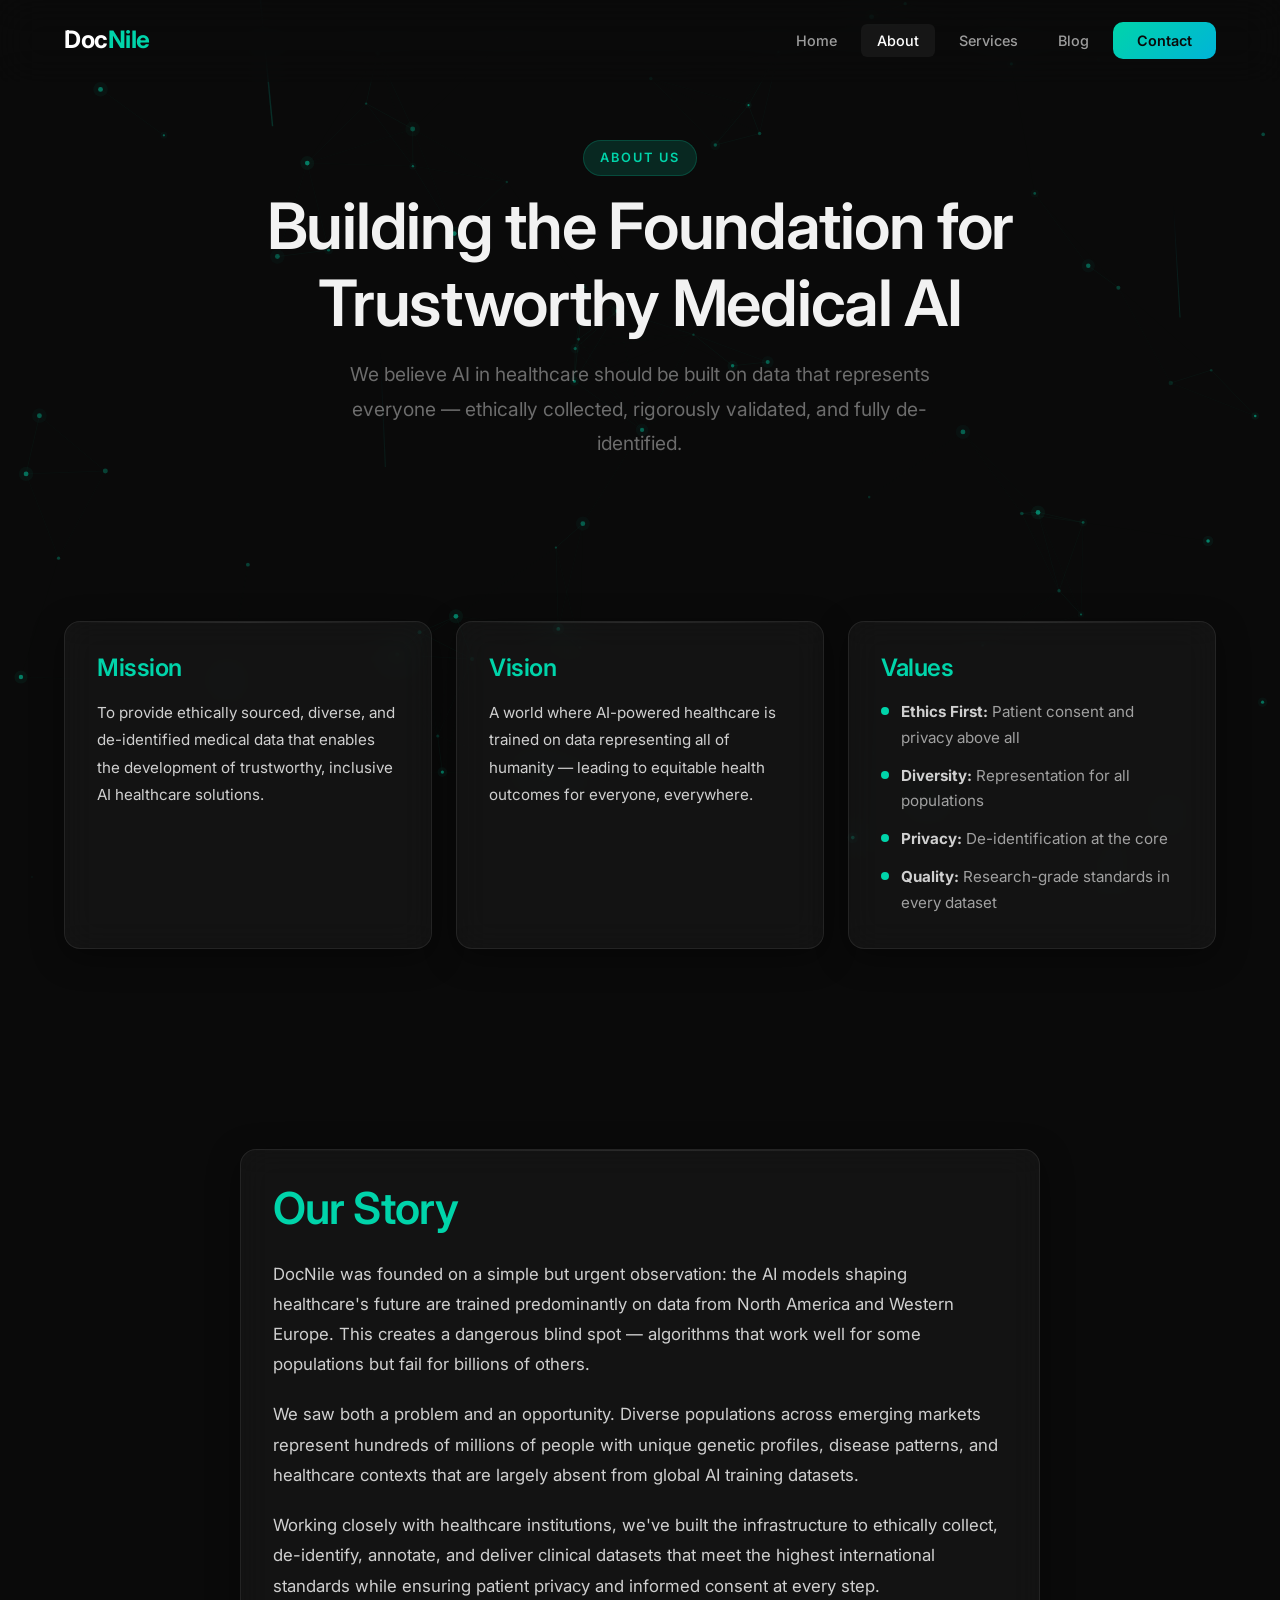
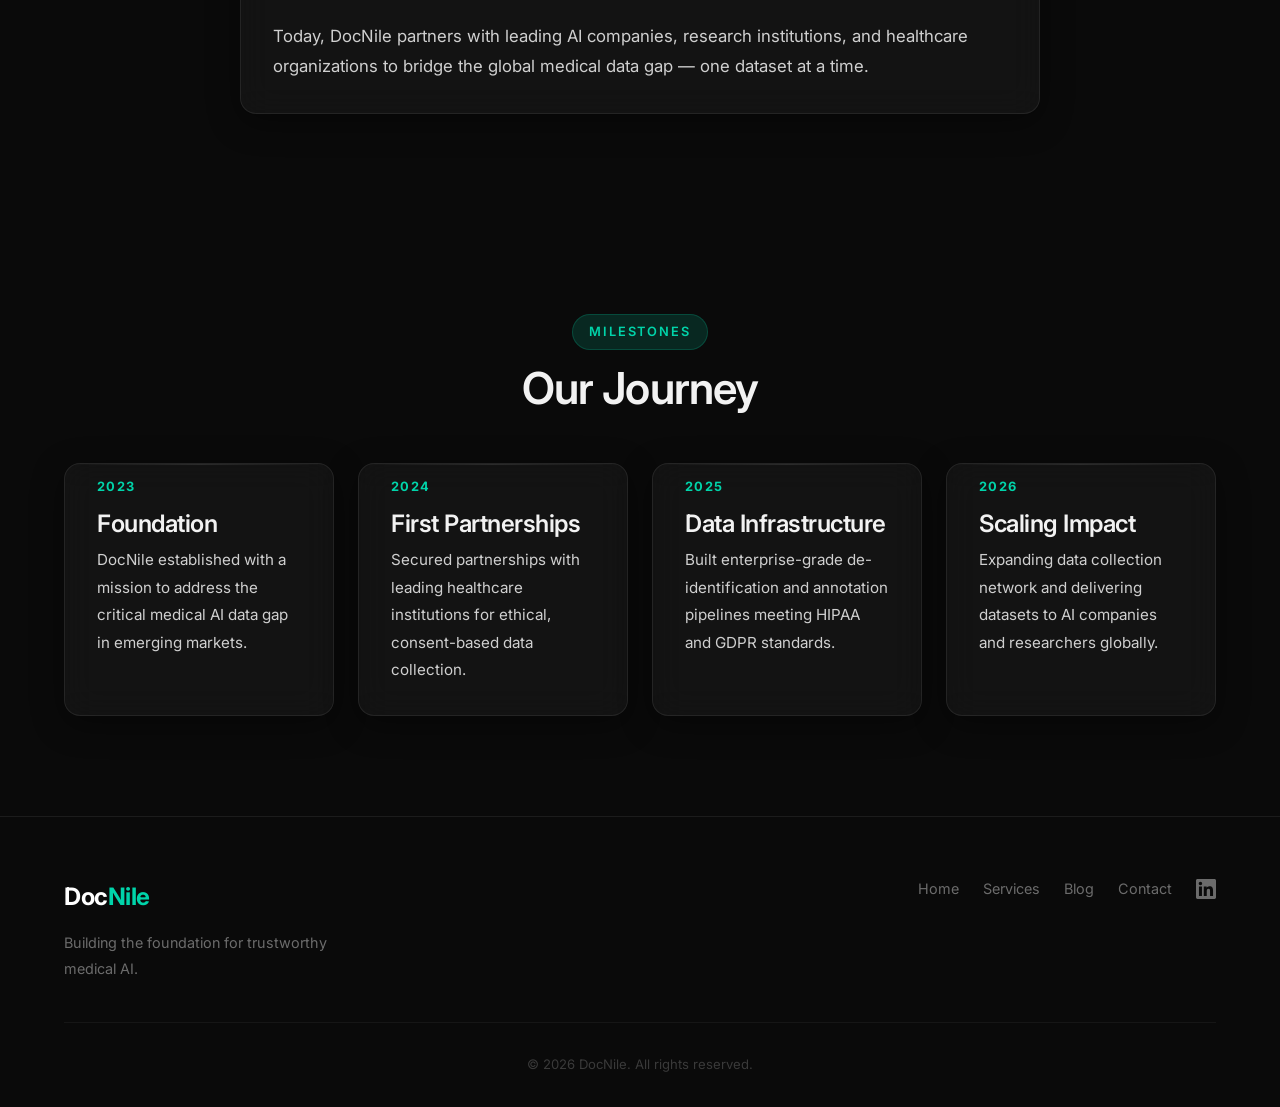
==== about.html @ c928e33b "first commit" ====
<!DOCTYPE html>
<html lang="en">

<head>
    <meta charset="UTF-8">
    <meta name="viewport" content="width=device-width, initial-scale=1.0">
    <meta name="description"
        content="About DocNile — Our mission to build the foundation for trustworthy medical AI through ethically sourced, diverse datasets.">
    <title>About | DocNile</title>
    <link rel="preconnect" href="https://fonts.googleapis.com">
    <link rel="preconnect" href="https://fonts.gstatic.com" crossorigin>
    <link href="https://fonts.googleapis.com/css2?family=Inter:wght@300;400;500;600;700&display=swap" rel="stylesheet">
    <link rel="stylesheet" href="css/styles.css">
</head>

<body>
    <canvas id="particle-canvas"></canvas>

    <!-- Navigation -->
    <nav class="navbar">
        <div class="nav-container">
            <a href="index.html" class="logo">Doc<span>Nile</span></a>
            <button class="nav-toggle" aria-label="Toggle navigation">
                <span></span>
                <span></span>
                <span></span>
            </button>
            <ul class="nav-links">
                <li><a href="index.html">Home</a></li>
                <li><a href="about.html" class="active">About</a></li>
                <li><a href="services.html">Services</a></li>
                <li><a href="blog.html">Blog</a></li>
                <li><a href="contact.html" class="nav-cta">Contact</a></li>
            </ul>
        </div>
    </nav>

    <!-- Hero -->
    <section class="page-hero">
        <div class="container">
            <span class="section-label">About Us</span>
            <h1>Building the Foundation for<br>Trustworthy Medical AI</h1>
            <p class="page-subtitle">We believe AI in healthcare should be built on data that represents everyone —
                ethically collected, rigorously validated, and fully de-identified.</p>
        </div>
    </section>

    <!-- Mission, Vision, Values -->
    <section class="section">
        <div class="container">
            <div class="mvv-grid">
                <div class="glass-card mvv-card reveal">
                    <h2>Mission</h2>
                    <p>To provide ethically sourced, diverse, and de-identified medical data that enables the
                        development of trustworthy, inclusive AI healthcare solutions.</p>
                </div>
                <div class="glass-card mvv-card reveal reveal-delay-1">
                    <h2>Vision</h2>
                    <p>A world where AI-powered healthcare is trained on data representing all of humanity — leading to
                        equitable health outcomes for everyone, everywhere.</p>
                </div>
                <div class="glass-card mvv-card reveal reveal-delay-2">
                    <h2>Values</h2>
                    <ul class="values-list">
                        <li><strong>Ethics First:</strong> Patient consent and privacy above all</li>
                        <li><strong>Diversity:</strong> Representation for all populations</li>
                        <li><strong>Privacy:</strong> De-identification at the core</li>
                        <li><strong>Quality:</strong> Research-grade standards in every dataset</li>
                    </ul>
                </div>
            </div>
        </div>
    </section>

    <!-- Our Story -->
    <section class="section">
        <div class="container">
            <div class="story-content glass-card reveal">
                <h2>Our Story</h2>
                <div class="story-text">
                    <p>DocNile was founded on a simple but urgent observation: the AI models shaping healthcare's future
                        are trained predominantly on data from North America and Western Europe. This creates a
                        dangerous blind spot — algorithms that work well for some populations but fail for billions of
                        others.</p>

                    <p>We saw both a problem and an opportunity. Diverse populations across emerging markets represent
                        hundreds of millions of people with unique genetic profiles, disease patterns, and healthcare
                        contexts that are largely absent from global AI training datasets.</p>

                    <p>Working closely with healthcare institutions, we've built the infrastructure to ethically
                        collect, de-identify, annotate, and deliver clinical datasets that meet the highest
                        international standards while ensuring patient privacy and informed consent at every step.</p>

                    <p>Today, DocNile partners with leading AI companies, research institutions, and healthcare
                        organizations to bridge the global medical data gap — one dataset at a time.</p>
                </div>
            </div>
        </div>
    </section>

    <!-- Timeline -->
    <section class="section">
        <div class="container">
            <div class="text-center">
                <span class="section-label reveal">Milestones</span>
                <h2 class="section-title reveal">Our Journey</h2>
            </div>
            <div class="timeline" style="margin-top: 48px;">
                <div class="timeline-item glass-card reveal reveal-delay-1">
                    <span class="timeline-year">2023</span>
                    <h3>Foundation</h3>
                    <p>DocNile established with a mission to address the critical medical AI data gap in emerging
                        markets.</p>
                </div>
                <div class="timeline-item glass-card reveal reveal-delay-2">
                    <span class="timeline-year">2024</span>
                    <h3>First Partnerships</h3>
                    <p>Secured partnerships with leading healthcare institutions for ethical, consent-based data
                        collection.</p>
                </div>
                <div class="timeline-item glass-card reveal reveal-delay-3">
                    <span class="timeline-year">2025</span>
                    <h3>Data Infrastructure</h3>
                    <p>Built enterprise-grade de-identification and annotation pipelines meeting HIPAA and GDPR
                        standards.</p>
                </div>
                <div class="timeline-item glass-card reveal reveal-delay-4">
                    <span class="timeline-year">2026</span>
                    <h3>Scaling Impact</h3>
                    <p>Expanding data collection network and delivering datasets to AI companies and researchers
                        globally.</p>
                </div>
            </div>
        </div>
    </section>

    <!-- Footer -->
    <footer class="footer">
        <div class="container">
            <div class="footer-content">
                <div class="footer-brand">
                    <span class="logo">Doc<span>Nile</span></span>
                    <p>Building the foundation for trustworthy medical AI.</p>
                </div>
                <div class="footer-links">
                    <a href="index.html">Home</a>
                    <a href="services.html">Services</a>
                    <a href="blog.html">Blog</a>
                    <a href="contact.html">Contact</a>
                    <a href="https://linkedin.com/company/docnile" target="_blank" rel="noopener" aria-label="LinkedIn">
                        <svg width="20" height="20" viewBox="0 0 24 24" fill="currentColor">
                            <path
                                d="M20.447 20.452h-3.554v-5.569c0-1.328-.027-3.037-1.852-3.037-1.853 0-2.136 1.445-2.136 2.939v5.667H9.351V9h3.414v1.561h.046c.477-.9 1.637-1.85 3.37-1.85 3.601 0 4.267 2.37 4.267 5.455v6.286zM5.337 7.433c-1.144 0-2.063-.926-2.063-2.065 0-1.138.92-2.063 2.063-2.063 1.14 0 2.064.925 2.064 2.063 0 1.139-.925 2.065-2.064 2.065zm1.782 13.019H3.555V9h3.564v11.452zM22.225 0H1.771C.792 0 0 .774 0 1.729v20.542C0 23.227.792 24 1.771 24h20.451C23.2 24 24 23.227 24 22.271V1.729C24 .774 23.2 0 22.222 0h.003z" />
                        </svg>
                    </a>
                </div>
            </div>
            <div class="footer-bottom">
                <p>&copy; 2026 DocNile. All rights reserved.</p>
            </div>
        </div>
    </footer>

    <script src="js/particles.js"></script>
    <script src="js/main.js"></script>
</body>

</html>
---- css/styles.css ----
/* ===================================
   DocNile - Premium Black Theme
   Glassmorphism + Particle Network
   =================================== */

/* CSS Variables */
:root {
    --bg-primary: #0a0a0a;
    --bg-secondary: #111111;
    --bg-tertiary: #1a1a1a;
    --accent: #00d4aa;
    --accent-dim: rgba(0, 212, 170, 0.15);
    --accent-glow: rgba(0, 212, 170, 0.4);
    --secondary: #7c3aed;
    --secondary-dim: rgba(124, 58, 237, 0.15);
    --white: #ffffff;
    --white-95: rgba(255, 255, 255, 0.95);
    --white-80: rgba(255, 255, 255, 0.8);
    --white-60: rgba(255, 255, 255, 0.6);
    --white-40: rgba(255, 255, 255, 0.4);
    --white-20: rgba(255, 255, 255, 0.2);
    --white-15: rgba(255, 255, 255, 0.15);
    --white-10: rgba(255, 255, 255, 0.1);
    --white-05: rgba(255, 255, 255, 0.05);
    --glass-bg: rgba(255, 255, 255, 0.04);
    --glass-border: rgba(255, 255, 255, 0.08);
    --glass-hover: rgba(255, 255, 255, 0.08);
    --gradient-accent: linear-gradient(135deg, #00d4aa, #00b4d8);
    --gradient-hero: linear-gradient(135deg, #00d4aa, #7c3aed);
    --gradient-dark: linear-gradient(180deg, #0a0a0a 0%, #111111 100%);
    --shadow-glass: 0 8px 32px rgba(0, 0, 0, 0.4);
    --shadow-hover: 0 16px 48px rgba(0, 0, 0, 0.6), 0 0 24px rgba(0, 212, 170, 0.08);
    --shadow-glow: 0 0 30px rgba(0, 212, 170, 0.15);
    --font-family: 'Inter', -apple-system, BlinkMacSystemFont, 'Segoe UI', sans-serif;
    --border-radius: 16px;
    --border-radius-sm: 10px;
    --border-radius-xs: 6px;
    --transition: all 0.3s cubic-bezier(0.4, 0, 0.2, 1);
    --transition-slow: all 0.6s cubic-bezier(0.4, 0, 0.2, 1);
}

/* Reset */
*, *::before, *::after {
    margin: 0;
    padding: 0;
    box-sizing: border-box;
}

html {
    scroll-behavior: smooth;
    -webkit-font-smoothing: antialiased;
    -moz-osx-font-smoothing: grayscale;
}

body {
    font-family: var(--font-family);
    background: var(--bg-primary);
    color: var(--white-80);
    line-height: 1.7;
    min-height: 100vh;
    overflow-x: hidden;
}

/* Particle Canvas */
#particle-canvas {
    position: fixed;
    top: 0;
    left: 0;
    width: 100%;
    height: 100%;
    z-index: 0;
    pointer-events: none;
}

/* Typography */
h1, h2, h3, h4, h5, h6 {
    font-weight: 600;
    line-height: 1.2;
    letter-spacing: -0.02em;
    color: var(--white-95);
}

h1 { font-size: clamp(2.5rem, 5vw, 4rem); }
h2 { font-size: clamp(1.75rem, 3.5vw, 2.75rem); }
h3 { font-size: clamp(1.125rem, 2vw, 1.5rem); }

p {
    color: var(--white-60);
    line-height: 1.8;
    font-size: 1.05rem;
}

a {
    color: var(--accent);
    text-decoration: none;
    transition: var(--transition);
}

a:hover {
    color: #33e0be;
}

img { max-width: 100%; display: block; }

ul { list-style: none; }

/* ===================================
   Layout
   =================================== */
.container {
    max-width: 1200px;
    margin: 0 auto;
    padding: 0 24px;
    position: relative;
    z-index: 1;
}

.section {
    padding: 100px 0;
    position: relative;
}

.section-label {
    display: inline-block;
    font-size: 0.8rem;
    font-weight: 600;
    text-transform: uppercase;
    letter-spacing: 0.15em;
    color: var(--accent);
    margin-bottom: 12px;
    padding: 6px 16px;
    background: var(--accent-dim);
    border-radius: 20px;
    border: 1px solid rgba(0, 212, 170, 0.2);
}

.section-title {
    text-align: center;
    margin-bottom: 16px;
}

.section-subtitle {
    text-align: center;
    max-width: 640px;
    margin: 0 auto 60px;
    color: var(--white-40);
    font-size: 1.1rem;
}

.text-center { text-align: center; }

/* ===================================
   Navbar
   =================================== */
.navbar {
    position: fixed;
    top: 0;
    left: 0;
    right: 0;
    z-index: 1000;
    padding: 20px 0;
    background: rgba(10, 10, 10, 0.4);
    backdrop-filter: blur(20px);
    -webkit-backdrop-filter: blur(20px);
    border-bottom: 1px solid transparent;
    transition: var(--transition);
}

.navbar.scrolled {
    padding: 14px 0;
    background: rgba(10, 10, 10, 0.92);
    border-bottom: 1px solid var(--glass-border);
}

.nav-container {
    max-width: 1200px;
    margin: 0 auto;
    padding: 0 24px;
    display: flex;
    align-items: center;
    justify-content: space-between;
}

.logo {
    font-size: 1.5rem;
    font-weight: 700;
    color: var(--white) !important;
    letter-spacing: -0.02em;
}

.logo span {
    color: var(--accent);
}

.nav-links {
    display: flex;
    list-style: none;
    gap: 8px;
    align-items: center;
}

.nav-links a {
    font-size: 0.9rem;
    font-weight: 500;
    color: var(--white-60);
    padding: 8px 16px;
    border-radius: var(--border-radius-xs);
    position: relative;
    transition: var(--transition);
}

.nav-links a:hover,
.nav-links a.active {
    color: var(--white);
    background: var(--white-05);
}

.nav-cta {
    background: var(--gradient-accent) !important;
    color: var(--bg-primary) !important;
    font-weight: 600 !important;
    padding: 10px 24px !important;
    border-radius: var(--border-radius-sm) !important;
}

.nav-cta:hover {
    box-shadow: var(--shadow-glow);
    transform: translateY(-1px);
}

/* Hamburger */
.nav-toggle {
    display: none;
    flex-direction: column;
    gap: 5px;
    background: none;
    border: none;
    cursor: pointer;
    padding: 4px;
    z-index: 1001;
}

.nav-toggle span {
    width: 24px;
    height: 2px;
    background: var(--white-80);
    border-radius: 2px;
    transition: var(--transition);
}

.nav-toggle.active span:nth-child(1) {
    transform: rotate(45deg) translate(5px, 5px);
}

.nav-toggle.active span:nth-child(2) {
    opacity: 0;
}

.nav-toggle.active span:nth-child(3) {
    transform: rotate(-45deg) translate(5px, -5px);
}

/* ===================================
   Hero Section
   =================================== */
.hero {
    min-height: 100vh;
    display: flex;
    align-items: center;
    justify-content: center;
    text-align: center;
    padding: 120px 0 80px;
    position: relative;
}

.hero-content {
    position: relative;
    z-index: 1;
    max-width: 800px;
    margin: 0 auto;
}

.hero-badge {
    display: inline-flex;
    align-items: center;
    gap: 8px;
    font-size: 0.8rem;
    font-weight: 500;
    color: var(--accent);
    padding: 8px 20px;
    background: var(--accent-dim);
    border: 1px solid rgba(0, 212, 170, 0.2);
    border-radius: 24px;
    margin-bottom: 32px;
    animation: fadeInDown 0.8s ease;
}

.hero-badge::before {
    content: '';
    width: 6px;
    height: 6px;
    background: var(--accent);
    border-radius: 50%;
    animation: pulse-dot 2s ease-in-out infinite;
}

.hero-tagline {
    font-size: clamp(2.5rem, 6vw, 4.5rem);
    font-weight: 700;
    line-height: 1.1;
    margin-bottom: 24px;
    animation: fadeInUp 0.8s ease 0.2s both;
}

.hero-tagline .gradient-text {
    background: var(--gradient-hero);
    -webkit-background-clip: text;
    -webkit-text-fill-color: transparent;
    background-clip: text;
}

.hero-description {
    font-size: 1.2rem;
    color: var(--white-50);
    max-width: 600px;
    margin: 0 auto 40px;
    animation: fadeInUp 0.8s ease 0.4s both;
}

.hero-ctas {
    display: flex;
    gap: 16px;
    justify-content: center;
    flex-wrap: wrap;
    animation: fadeInUp 0.8s ease 0.6s both;
}

.hero-stats {
    display: flex;
    gap: 48px;
    justify-content: center;
    margin-top: 64px;
    animation: fadeInUp 0.8s ease 0.8s both;
}

.stat-item {
    text-align: center;
}

.stat-number {
    font-size: 2rem;
    font-weight: 700;
    color: var(--accent);
    display: block;
    line-height: 1;
    margin-bottom: 4px;
}

.stat-label {
    font-size: 0.8rem;
    color: var(--white-40);
    text-transform: uppercase;
    letter-spacing: 0.08em;
}

/* ===================================
   Buttons
   =================================== */
.btn {
    display: inline-flex;
    align-items: center;
    justify-content: center;
    gap: 8px;
    padding: 14px 32px;
    font-size: 0.95rem;
    font-weight: 600;
    border-radius: var(--border-radius-sm);
    transition: var(--transition);
    cursor: pointer;
    border: none;
    font-family: var(--font-family);
    text-decoration: none;
    position: relative;
    overflow: hidden;
}

.btn-primary {
    background: var(--gradient-accent);
    color: var(--bg-primary);
    box-shadow: 0 4px 15px rgba(0, 212, 170, 0.2);
}

.btn-primary:hover {
    transform: translateY(-2px);
    box-shadow: 0 8px 30px rgba(0, 212, 170, 0.35);
    color: var(--bg-primary);
}

.btn-secondary {
    background: transparent;
    color: var(--white-80);
    border: 1px solid var(--white-15);
}

.btn-secondary:hover {
    background: var(--white-05);
    border-color: var(--white-30);
    color: var(--white);
    transform: translateY(-2px);
}

.btn-full {
    width: 100%;
}

.btn svg {
    width: 18px;
    height: 18px;
}

/* ===================================
   Glass Cards
   =================================== */
.glass-card {
    background: var(--glass-bg);
    backdrop-filter: blur(16px);
    -webkit-backdrop-filter: blur(16px);
    border-radius: var(--border-radius);
    border: 1px solid var(--glass-border);
    padding: 32px;
    box-shadow: var(--shadow-glass);
    transition: var(--transition);
    position: relative;
    overflow: hidden;
}

.glass-card::before {
    content: '';
    position: absolute;
    top: 0;
    left: 0;
    right: 0;
    height: 1px;
    background: linear-gradient(90deg, transparent, var(--white-10), transparent);
}

.glass-card:hover {
    background: var(--glass-hover);
    transform: translateY(-4px);
    box-shadow: var(--shadow-hover);
    border-color: var(--white-15);
}

.glass-card h3 {
    color: var(--white-95);
    margin-bottom: 12px;
}

.glass-card p {
    color: var(--white-50);
    font-size: 0.95rem;
}

.card-icon {
    width: 52px;
    height: 52px;
    border-radius: 12px;
    display: flex;
    align-items: center;
    justify-content: center;
    font-size: 1.5rem;
    margin-bottom: 20px;
    background: var(--accent-dim);
    border: 1px solid rgba(0, 212, 170, 0.15);
}

/* ===================================
   Grid Layouts
   =================================== */
.grid-2 {
    display: grid;
    grid-template-columns: repeat(2, 1fr);
    gap: 24px;
}

.grid-3 {
    display: grid;
    grid-template-columns: repeat(3, 1fr);
    gap: 24px;
}

.grid-4 {
    display: grid;
    grid-template-columns: repeat(4, 1fr);
    gap: 24px;
}

/* ===================================
   Why DocNile Section
   =================================== */
.why-grid {
    display: grid;
    grid-template-columns: repeat(2, 1fr);
    gap: 24px;
}

.why-card .card-icon {
    transition: var(--transition);
}

.why-card:hover .card-icon {
    box-shadow: 0 0 20px rgba(0, 212, 170, 0.2);
}

/* ===================================
   Services Section
   =================================== */
.services-grid {
    display: grid;
    grid-template-columns: repeat(2, 1fr);
    gap: 24px;
}

.service-card {
    position: relative;
}

.service-card .service-number {
    position: absolute;
    top: 24px;
    right: 24px;
    font-size: 3rem;
    font-weight: 800;
    color: var(--white-05);
    line-height: 1;
}

.service-features {
    list-style: none;
    margin-top: 16px;
    display: flex;
    flex-direction: column;
    gap: 8px;
}

.service-features li {
    font-size: 0.9rem;
    color: var(--white-40);
    padding-left: 20px;
    position: relative;
}

.service-features li::before {
    content: '→';
    position: absolute;
    left: 0;
    color: var(--accent);
    font-size: 0.8rem;
}

/* ===================================
   Use Cases Section
   =================================== */
.use-cases-grid {
    display: grid;
    grid-template-columns: repeat(2, 1fr);
    gap: 24px;
}

.use-case-card {
    padding-left: 40px;
    position: relative;
}

.use-case-number {
    position: absolute;
    top: 32px;
    left: 32px;
    width: 28px;
    height: 28px;
    display: flex;
    align-items: center;
    justify-content: center;
    font-size: 0.8rem;
    font-weight: 700;
    color: var(--accent);
    background: var(--accent-dim);
    border-radius: 8px;
    border: 1px solid rgba(0, 212, 170, 0.2);
}

/* ===================================
   CTA Banner
   =================================== */
.cta-banner {
    text-align: center;
    padding: 80px 0;
}

.cta-card {
    background: linear-gradient(135deg, rgba(0, 212, 170, 0.08), rgba(124, 58, 237, 0.08));
    border: 1px solid rgba(0, 212, 170, 0.15);
    padding: 64px 48px;
    border-radius: var(--border-radius);
    position: relative;
    overflow: hidden;
}

.cta-card::before {
    content: '';
    position: absolute;
    top: -50%;
    left: -50%;
    width: 200%;
    height: 200%;
    background: radial-gradient(circle at center, rgba(0, 212, 170, 0.03), transparent 60%);
    animation: rotate-glow 20s linear infinite;
    pointer-events: none;
}

.cta-card h2 {
    margin-bottom: 16px;
}

.cta-card p {
    margin-bottom: 32px;
    font-size: 1.1rem;
}

/* ===================================
   Page Hero (About, Services, Blog, Contact)
   =================================== */
.page-hero {
    min-height: 45vh;
    display: flex;
    align-items: center;
    justify-content: center;
    text-align: center;
    padding: 140px 0 60px;
    position: relative;
}

.page-hero h1 {
    margin-bottom: 16px;
}

.page-subtitle {
    font-size: 1.2rem;
    color: var(--white-40);
    max-width: 600px;
    margin: 0 auto;
}

/* ===================================
   About Page
   =================================== */
.mvv-grid {
    display: grid;
    grid-template-columns: repeat(3, 1fr);
    gap: 24px;
}

.mvv-card h2 {
    font-size: 1.5rem;
    margin-bottom: 16px;
    color: var(--accent);
}

.values-list {
    list-style: none;
    display: flex;
    flex-direction: column;
    gap: 12px;
}

.values-list li {
    font-size: 0.95rem;
    color: var(--white-60);
    padding-left: 20px;
    position: relative;
}

.values-list li::before {
    content: '';
    position: absolute;
    left: 0;
    top: 8px;
    width: 8px;
    height: 8px;
    border-radius: 50%;
    background: var(--accent);
}

.values-list li strong {
    color: var(--white-80);
}

/* Story */
.story-content {
    max-width: 800px;
    margin: 0 auto;
}

.story-content h2 {
    margin-bottom: 24px;
    color: var(--accent);
}

.story-text p {
    margin-bottom: 20px;
    font-size: 1.05rem;
    line-height: 1.8;
}

.story-text p:last-child {
    margin-bottom: 0;
}

/* Timeline */
.timeline {
    display: grid;
    grid-template-columns: repeat(auto-fit, minmax(250px, 1fr));
    gap: 24px;
}

.timeline-item {
    position: relative;
    padding-top: 12px;
}

.timeline-year {
    font-size: 0.8rem;
    font-weight: 700;
    color: var(--accent);
    text-transform: uppercase;
    letter-spacing: 0.1em;
    display: block;
    margin-bottom: 12px;
}

.timeline-item h3 {
    margin-bottom: 8px;
}

/* ===================================
   Services Detail Page
   =================================== */
.services-detail-grid {
    display: flex;
    flex-direction: column;
    gap: 32px;
}

.service-detail-card {
    display: grid;
    grid-template-columns: auto 1fr;
    gap: 32px;
    align-items: start;
}

.service-detail-card .card-icon {
    width: 64px;
    height: 64px;
    font-size: 1.8rem;
    flex-shrink: 0;
    margin-bottom: 0;
}

.service-detail-content h3 {
    margin-bottom: 12px;
    font-size: 1.3rem;
}

.service-detail-content p {
    margin-bottom: 16px;
}

.service-detail-features {
    list-style: none;
    display: grid;
    grid-template-columns: repeat(2, 1fr);
    gap: 8px;
}

.service-detail-features li {
    font-size: 0.88rem;
    color: var(--white-40);
    padding-left: 18px;
    position: relative;
}

.service-detail-features li::before {
    content: '✓';
    position: absolute;
    left: 0;
    color: var(--accent);
    font-size: 0.75rem;
}

/* ===================================
   Blog Page
   =================================== */
.blog-grid {
    display: grid;
    grid-template-columns: repeat(3, 1fr);
    gap: 24px;
}

.blog-card {
    display: flex;
    flex-direction: column;
}

.blog-card-image {
    width: 100%;
    height: 200px;
    background: var(--bg-tertiary);
    border-radius: var(--border-radius-sm) var(--border-radius-sm) 0 0;
    display: flex;
    align-items: center;
    justify-content: center;
    font-size: 2.5rem;
    margin: -32px -32px 24px -32px;
    width: calc(100% + 64px);
    border-bottom: 1px solid var(--glass-border);
}

.blog-tag {
    display: inline-block;
    font-size: 0.72rem;
    font-weight: 600;
    text-transform: uppercase;
    letter-spacing: 0.1em;
    color: var(--accent);
    padding: 4px 12px;
    background: var(--accent-dim);
    border-radius: 4px;
    margin-bottom: 12px;
    border: 1px solid rgba(0, 212, 170, 0.15);
}

.blog-card h3 {
    font-size: 1.15rem;
    margin-bottom: 10px;
    line-height: 1.4;
}

.blog-card h3 a {
    color: var(--white-95);
}

.blog-card h3 a:hover {
    color: var(--accent);
}

.blog-excerpt {
    flex: 1;
    font-size: 0.9rem;
    color: var(--white-40);
    margin-bottom: 16px;
    line-height: 1.6;
}

.blog-meta {
    font-size: 0.8rem;
    color: var(--white-20);
    padding-top: 12px;
    border-top: 1px solid var(--glass-border);
}

.read-more {
    font-size: 0.85rem;
    font-weight: 600;
    color: var(--accent);
    display: inline-flex;
    align-items: center;
    gap: 6px;
}

.read-more:hover {
    gap: 10px;
}

.read-more::after {
    content: '→';
    transition: var(--transition);
}

/* ===================================
   Contact Page
   =================================== */
.contact-grid {
    display: grid;
    grid-template-columns: 1.2fr 0.8fr;
    gap: 32px;
    align-items: start;
}

.contact-form {
    display: flex;
    flex-direction: column;
    gap: 20px;
}

.form-row {
    display: grid;
    grid-template-columns: 1fr 1fr;
    gap: 20px;
}

.form-group {
    display: flex;
    flex-direction: column;
    gap: 8px;
}

.form-group label {
    font-size: 0.85rem;
    font-weight: 500;
    color: var(--white-60);
}

.form-group input,
.form-group select,
.form-group textarea {
    background: var(--white-05);
    border: 1px solid var(--glass-border);
    border-radius: var(--border-radius-sm);
    padding: 14px 16px;
    font-size: 1rem;
    font-family: var(--font-family);
    color: var(--white);
    transition: var(--transition);
    outline: none;
}

.form-group input::placeholder,
.form-group textarea::placeholder {
    color: var(--white-20);
}

.form-group input:focus,
.form-group select:focus,
.form-group textarea:focus {
    border-color: var(--accent);
    background: rgba(0, 212, 170, 0.03);
    box-shadow: 0 0 0 3px rgba(0, 212, 170, 0.08);
}

.form-group select {
    appearance: none;
    cursor: pointer;
    background-image: url("data:image/svg+xml,%3Csvg xmlns='http://www.w3.org/2000/svg' width='12' height='8' viewBox='0 0 12 8'%3E%3Cpath fill='%23ffffff' fill-opacity='0.4' d='M6 8L0 0h12z'/%3E%3C/svg%3E");
    background-repeat: no-repeat;
    background-position: right 16px center;
}

.form-group select option {
    background: var(--bg-secondary);
    color: var(--white);
}

.form-group textarea {
    resize: vertical;
    min-height: 120px;
}

.form-intro {
    font-size: 0.95rem;
    color: var(--white-40);
    margin-bottom: 8px;
}

/* Contact Info Cards */
.contact-info {
    display: flex;
    flex-direction: column;
    gap: 20px;
}

.info-card h3 {
    margin-bottom: 16px;
    font-size: 1.1rem;
}

.info-item {
    margin-bottom: 16px;
}

.info-item:last-child {
    margin-bottom: 0;
}

.info-label {
    font-size: 0.72rem;
    font-weight: 600;
    color: var(--white-40);
    margin-bottom: 4px;
    text-transform: uppercase;
    letter-spacing: 0.08em;
    display: block;
}

.info-item a {
    font-weight: 500;
}

/* ===================================
   Footer
   =================================== */
.footer {
    padding: 60px 0 30px;
    border-top: 1px solid var(--glass-border);
    position: relative;
    z-index: 1;
    background: rgba(10, 10, 10, 0.8);
}

.footer-content {
    display: flex;
    justify-content: space-between;
    align-items: flex-start;
    margin-bottom: 40px;
    gap: 24px;
}

.footer-brand {
    max-width: 300px;
}

.footer-brand .logo {
    display: inline-block;
    margin-bottom: 12px;
}

.footer-brand p {
    font-size: 0.9rem;
    color: var(--white-40);
}

.footer-links {
    display: flex;
    gap: 24px;
    align-items: center;
    flex-wrap: wrap;
}

.footer-links a {
    font-size: 0.9rem;
    color: var(--white-40);
    transition: var(--transition);
}

.footer-links a:hover {
    color: var(--white);
}

.footer-links svg {
    display: block;
}

.footer-bottom {
    text-align: center;
    padding-top: 30px;
    border-top: 1px solid var(--white-05);
}

.footer-bottom p {
    font-size: 0.82rem;
    color: var(--white-20);
}

/* ===================================
   Scroll Reveal Animation
   =================================== */
.reveal {
    opacity: 0;
    transform: translateY(30px);
    transition: opacity 0.7s ease, transform 0.7s ease;
}

.reveal.visible {
    opacity: 1;
    transform: translateY(0);
}

.reveal-delay-1 { transition-delay: 0.1s; }
.reveal-delay-2 { transition-delay: 0.2s; }
.reveal-delay-3 { transition-delay: 0.3s; }
.reveal-delay-4 { transition-delay: 0.4s; }

/* ===================================
   Keyframe Animations
   =================================== */
@keyframes fadeInUp {
    from {
        opacity: 0;
        transform: translateY(24px);
    }
    to {
        opacity: 1;
        transform: translateY(0);
    }
}

@keyframes fadeInDown {
    from {
        opacity: 0;
        transform: translateY(-16px);
    }
    to {
        opacity: 1;
        transform: translateY(0);
    }
}

@keyframes pulse-dot {
    0%, 100% { transform: scale(1); opacity: 1; }
    50% { transform: scale(1.5); opacity: 0.5; }
}

@keyframes rotate-glow {
    from { transform: rotate(0deg); }
    to { transform: rotate(360deg); }
}

@keyframes float {
    0%, 100% { transform: translateY(0); }
    50% { transform: translateY(-10px); }
}

@keyframes gradient-shift {
    0% { background-position: 0% 50%; }
    50% { background-position: 100% 50%; }
    100% { background-position: 0% 50%; }
}

/* ===================================
   Reduced Motion
   =================================== */
@media (prefers-reduced-motion: reduce) {
    *, *::before, *::after {
        animation-duration: 0.01ms !important;
        animation-iteration-count: 1 !important;
        transition-duration: 0.01ms !important;
    }

    html {
        scroll-behavior: auto;
    }

    #particle-canvas {
        display: none;
    }

    .reveal {
        opacity: 1;
        transform: none;
    }
}

/* ===================================
   Responsive — Tablet
   =================================== */
@media (max-width: 1024px) {
    .grid-4 {
        grid-template-columns: repeat(2, 1fr);
    }

    .hero-stats {
        gap: 32px;
    }
}

@media (max-width: 768px) {
    /* Navigation */
    .nav-toggle {
        display: flex;
    }

    .nav-links {
        position: fixed;
        top: 0;
        left: 0;
        right: 0;
        bottom: 0;
        flex-direction: column;
        justify-content: center;
        gap: 8px;
        background: rgba(10, 10, 10, 0.98);
        backdrop-filter: blur(24px);
        opacity: 0;
        visibility: hidden;
        transition: var(--transition);
        padding: 24px;
    }

    .nav-links.active {
        opacity: 1;
        visibility: visible;
    }

    .nav-links a {
        font-size: 1.2rem;
        padding: 14px 24px;
        text-align: center;
    }

    /* Grids */
    .grid-2, .grid-3, .grid-4,
    .why-grid, .services-grid, .use-cases-grid,
    .blog-grid, .mvv-grid {
        grid-template-columns: 1fr;
    }

    .contact-grid {
        grid-template-columns: 1fr;
    }

    .form-row {
        grid-template-columns: 1fr;
    }

    .service-detail-card {
        grid-template-columns: 1fr;
    }

    .service-detail-features {
        grid-template-columns: 1fr;
    }

    /* Hero */
    .hero {
        min-height: auto;
        padding: 140px 0 60px;
    }

    .hero-tagline {
        font-size: clamp(2rem, 8vw, 3rem);
    }

    .hero-stats {
        flex-direction: column;
        gap: 20px;
    }

    .hero-description {
        font-size: 1rem;
    }

    /* Footer */
    .footer-content {
        flex-direction: column;
        align-items: center;
        text-align: center;
    }

    .footer-brand {
        max-width: 100%;
    }

    .footer-links {
        justify-content: center;
    }

    /* Section */
    .section {
        padding: 60px 0;
    }

    .page-hero {
        min-height: auto;
        padding: 120px 0 40px;
    }

    .timeline {
        grid-template-columns: 1fr;
    }
}

/* ===================================
   Responsive — Mobile
   =================================== */
@media (max-width: 480px) {
    .container {
        padding: 0 16px;
    }

    .glass-card {
        padding: 24px;
    }

    .hero-tagline {
        font-size: 1.8rem;
    }

    .cta-card {
        padding: 40px 24px;
    }

    .blog-card-image {
        margin: -24px -24px 20px -24px;
        width: calc(100% + 48px);
        height: 160px;
    }
}
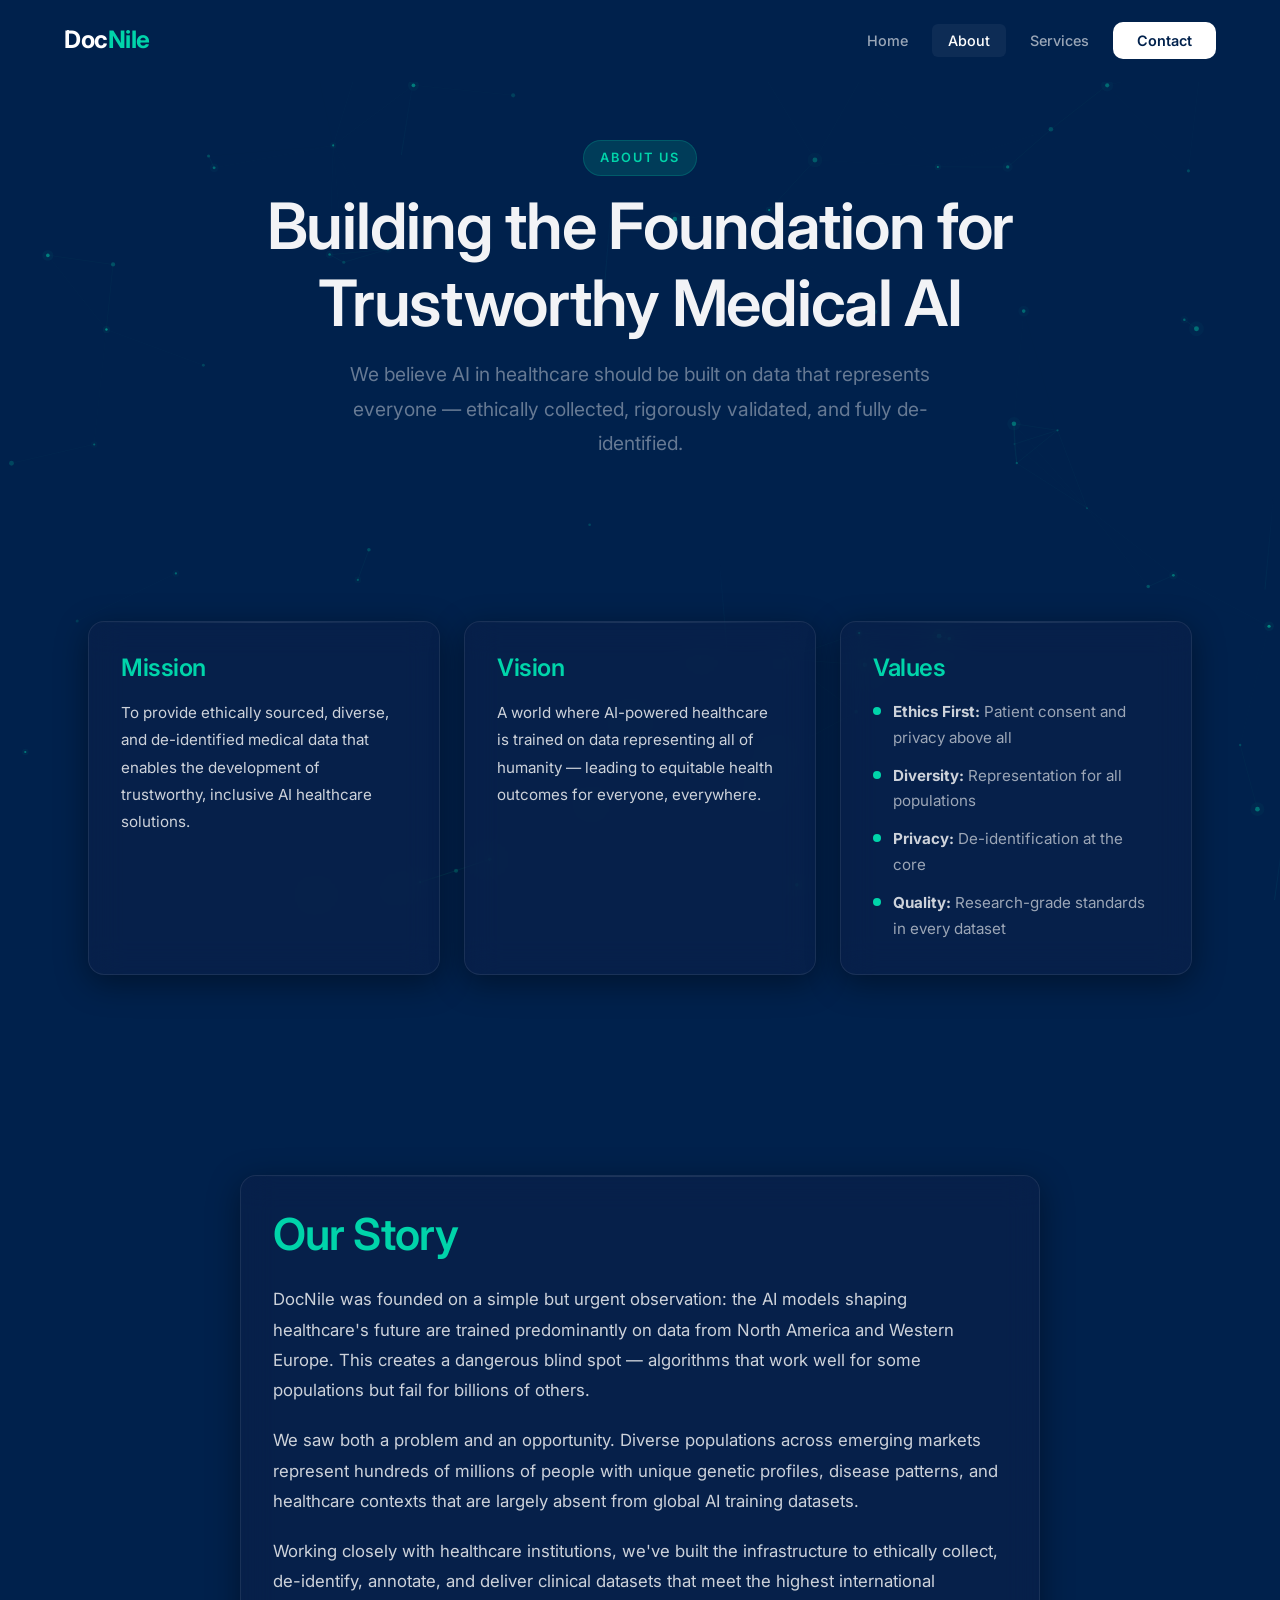
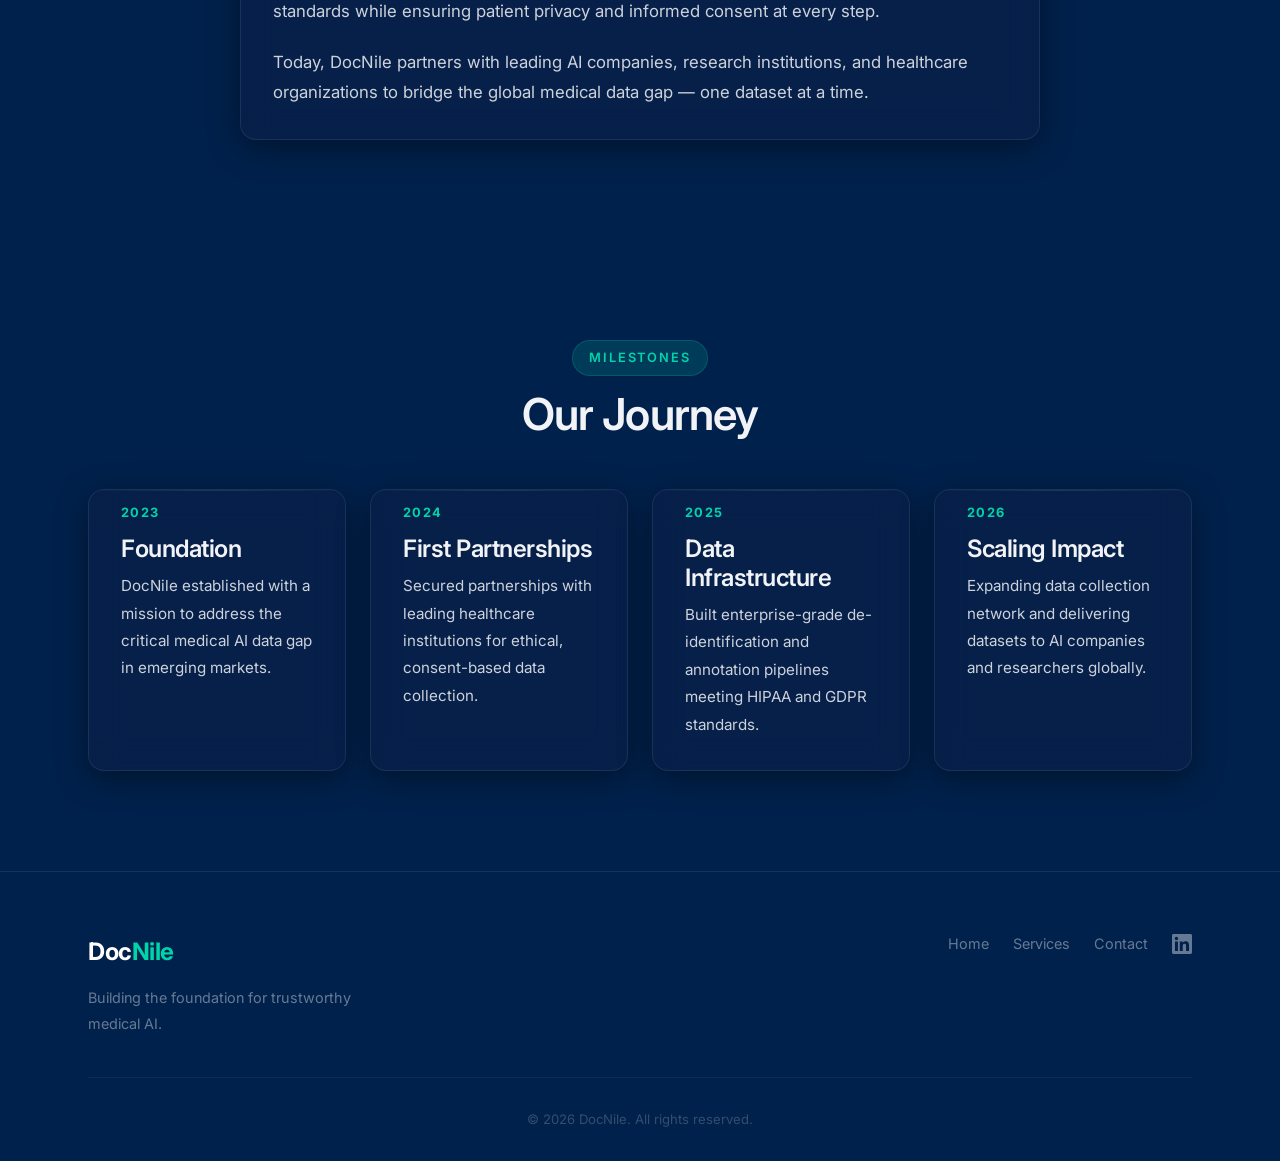
==== commit 4c701aec: "update app" ====
--- a/about.html
+++ b/about.html
@@ -29,7 +29,7 @@
                 <li><a href="index.html">Home</a></li>
                 <li><a href="about.html" class="active">About</a></li>
                 <li><a href="services.html">Services</a></li>
-                <li><a href="blog.html">Blog</a></li>
+                <!-- <li><a href="blog.html">Blog</a></li> -->
                 <li><a href="contact.html" class="nav-cta">Contact</a></li>
             </ul>
         </div>
@@ -145,7 +145,7 @@
                 <div class="footer-links">
                     <a href="index.html">Home</a>
                     <a href="services.html">Services</a>
-                    <a href="blog.html">Blog</a>
+                    <!-- <a href="blog.html">Blog</a> -->
                     <a href="contact.html">Contact</a>
                     <a href="https://linkedin.com/company/docnile" target="_blank" rel="noopener" aria-label="LinkedIn">
                         <svg width="20" height="20" viewBox="0 0 24 24" fill="currentColor">
--- a/css/styles.css
+++ b/css/styles.css
@@ -5,9 +5,9 @@
 
 /* CSS Variables */
 :root {
-    --bg-primary: #0a0a0a;
-    --bg-secondary: #111111;
-    --bg-tertiary: #1a1a1a;
+    --bg-primary: #00214c;
+    --bg-secondary: #003879;
+    --bg-tertiary: #003879;
     --accent: #00d4aa;
     --accent-dim: rgba(0, 212, 170, 0.15);
     --accent-glow: rgba(0, 212, 170, 0.4);
@@ -22,7 +22,7 @@
     --white-15: rgba(255, 255, 255, 0.15);
     --white-10: rgba(255, 255, 255, 0.1);
     --white-05: rgba(255, 255, 255, 0.05);
-    --glass-bg: rgba(255, 255, 255, 0.04);
+    --glass-bg: rgba(159, 25, 25, 0.04);
     --glass-border: rgba(255, 255, 255, 0.08);
     --glass-hover: rgba(255, 255, 255, 0.08);
     --gradient-accent: linear-gradient(135deg, #00d4aa, #00b4d8);
@@ -37,6 +37,8 @@
     --border-radius-xs: 6px;
     --transition: all 0.3s cubic-bezier(0.4, 0, 0.2, 1);
     --transition-slow: all 0.6s cubic-bezier(0.4, 0, 0.2, 1);
+
+    
 }
 
 /* Reset */
@@ -106,7 +108,7 @@
 
 /* ===================================
    Layout
-   =================================== */
+   =============================== */
 .container {
     max-width: 1200px;
     margin: 0 auto;
@@ -159,7 +161,7 @@
     right: 0;
     z-index: 1000;
     padding: 20px 0;
-    background: rgba(10, 10, 10, 0.4);
+    background: var(--bg-primary);
     backdrop-filter: blur(20px);
     -webkit-backdrop-filter: blur(20px);
     border-bottom: 1px solid transparent;
@@ -168,7 +170,7 @@
 
 .navbar.scrolled {
     padding: 14px 0;
-    background: rgba(10, 10, 10, 0.92);
+    background: var(--bg-primary);
     border-bottom: 1px solid var(--glass-border);
 }
 
@@ -216,7 +218,7 @@
 }
 
 .nav-cta {
-    background: var(--gradient-accent) !important;
+    background: var(--white) !important;
     color: var(--bg-primary) !important;
     font-weight: 600 !important;
     padding: 10px 24px !important;
@@ -263,12 +265,11 @@
 /* ===================================
    Hero Section
    =================================== */
-.hero {
+/* .hero {
     min-height: 100vh;
     display: flex;
     align-items: center;
     justify-content: center;
-    text-align: center;
     padding: 120px 0 80px;
     position: relative;
 }
@@ -361,6 +362,117 @@
     color: var(--white-40);
     text-transform: uppercase;
     letter-spacing: 0.08em;
+}
+:root {
+    --bg: #00214c;
+    --accent: #00d4aa;
+    --white: #ffffff;
+}
+
+body {
+    margin: 0;
+    font-family: 'Inter', sans-serif;
+    background: var(--bg);
+    color: white;
+}
+
+/* NAV */
+
+
+/* HERO */
+.hero {
+    min-height: 100vh;
+    display: flex;
+    align-items: center;
+    justify-content: center;
+    padding: 120px 0 80px;
+    position: relative;
+}
+
+.container {
+    width: 90%;
+    margin: auto;
+}
+
+/* FLEX */
+.hero-flex {
+    display: flex;
+    align-items: center;
+    justify-content: space-between;
+    gap: 50px;
+}
+
+/* TEXT */
+.hero-text {
+    flex: 1;
+    flex-grow: 1.4;
+}
+
+.hero-tagline {
+    font-size: 68px;
+    font-weight: 800;
+    color: white;
+}
+
+.hero-description {
+    margin-top: 20px;
+    font-size: 18px;
+    color: rgba(255,255,255,0.9);
+}
+
+/* BUTTONS */
+.hero-ctas {
+    margin-top: 30px;
+    display: flex;
+    gap: 15px;
+}
+
+.btn {
+    padding: 12px 24px;
+    border-radius: 10px;
+    text-decoration: none;
+    font-weight: 600;
+}
+
+
+.btn-secondary {
+    border: 1px solid white;
+    color: white;
+}
+
+/* IMAGE */
+.hero-image {
+    flex: 1;
+    perspective: 1000px;
+    display: flex;
+    justify-content: flex-end;
+}
+
+.hero-image img {
+    width: 100%;
+    max-width: 450px;
+    transition: transform 0.2s ease;
+    animation: float 4s ease-in-out infinite;
+    filter: drop-shadow(0 0 40px rgba(0,212,170,0.4));
+}
+
+/* FLOAT ANIMATION */
+@keyframes float {
+    0% { transform: translateY(0px); }
+    50% { transform: translateY(-15px); }
+    100% { transform: translateY(0px); }
+}
+
+/* RESPONSIVE */
+@media(max-width: 768px) {
+    .hero-flex {
+        flex-direction: column;
+        text-align: center;
+    }
+
+    .hero-tagline {
+        font-size: 36px;
+    }
 }
 
 /* ===================================
@@ -385,15 +497,13 @@
 }
 
 .btn-primary {
-    background: var(--gradient-accent);
+    background: var(--white);
     color: var(--bg-primary);
-    box-shadow: 0 4px 15px rgba(0, 212, 170, 0.2);
 }
 
 .btn-primary:hover {
-    transform: translateY(-2px);
-    box-shadow: 0 8px 30px rgba(0, 212, 170, 0.35);
-    color: var(--bg-primary);
+    box-shadow: var(--shadow-glow);
+    transform: translateY(-1px);
 }
 
 .btn-secondary {
@@ -568,14 +678,14 @@
 }
 
 .use-case-card {
-    padding-left: 40px;
+    padding-left: 60px;
     position: relative;
 }
 
 .use-case-number {
     position: absolute;
     top: 32px;
-    left: 32px;
+    left: 20px;
     width: 28px;
     height: 28px;
     display: flex;
@@ -595,6 +705,9 @@
 .cta-banner {
     text-align: center;
     padding: 80px 0;
+}
+.cta-banner .hero-ctas {
+    justify-content: center;
 }
 
 .cta-card {
@@ -1013,7 +1126,7 @@
     border-top: 1px solid var(--glass-border);
     position: relative;
     z-index: 1;
-    background: rgba(10, 10, 10, 0.8);
+    background: var(--bg-primary)
 }
 
 .footer-content {
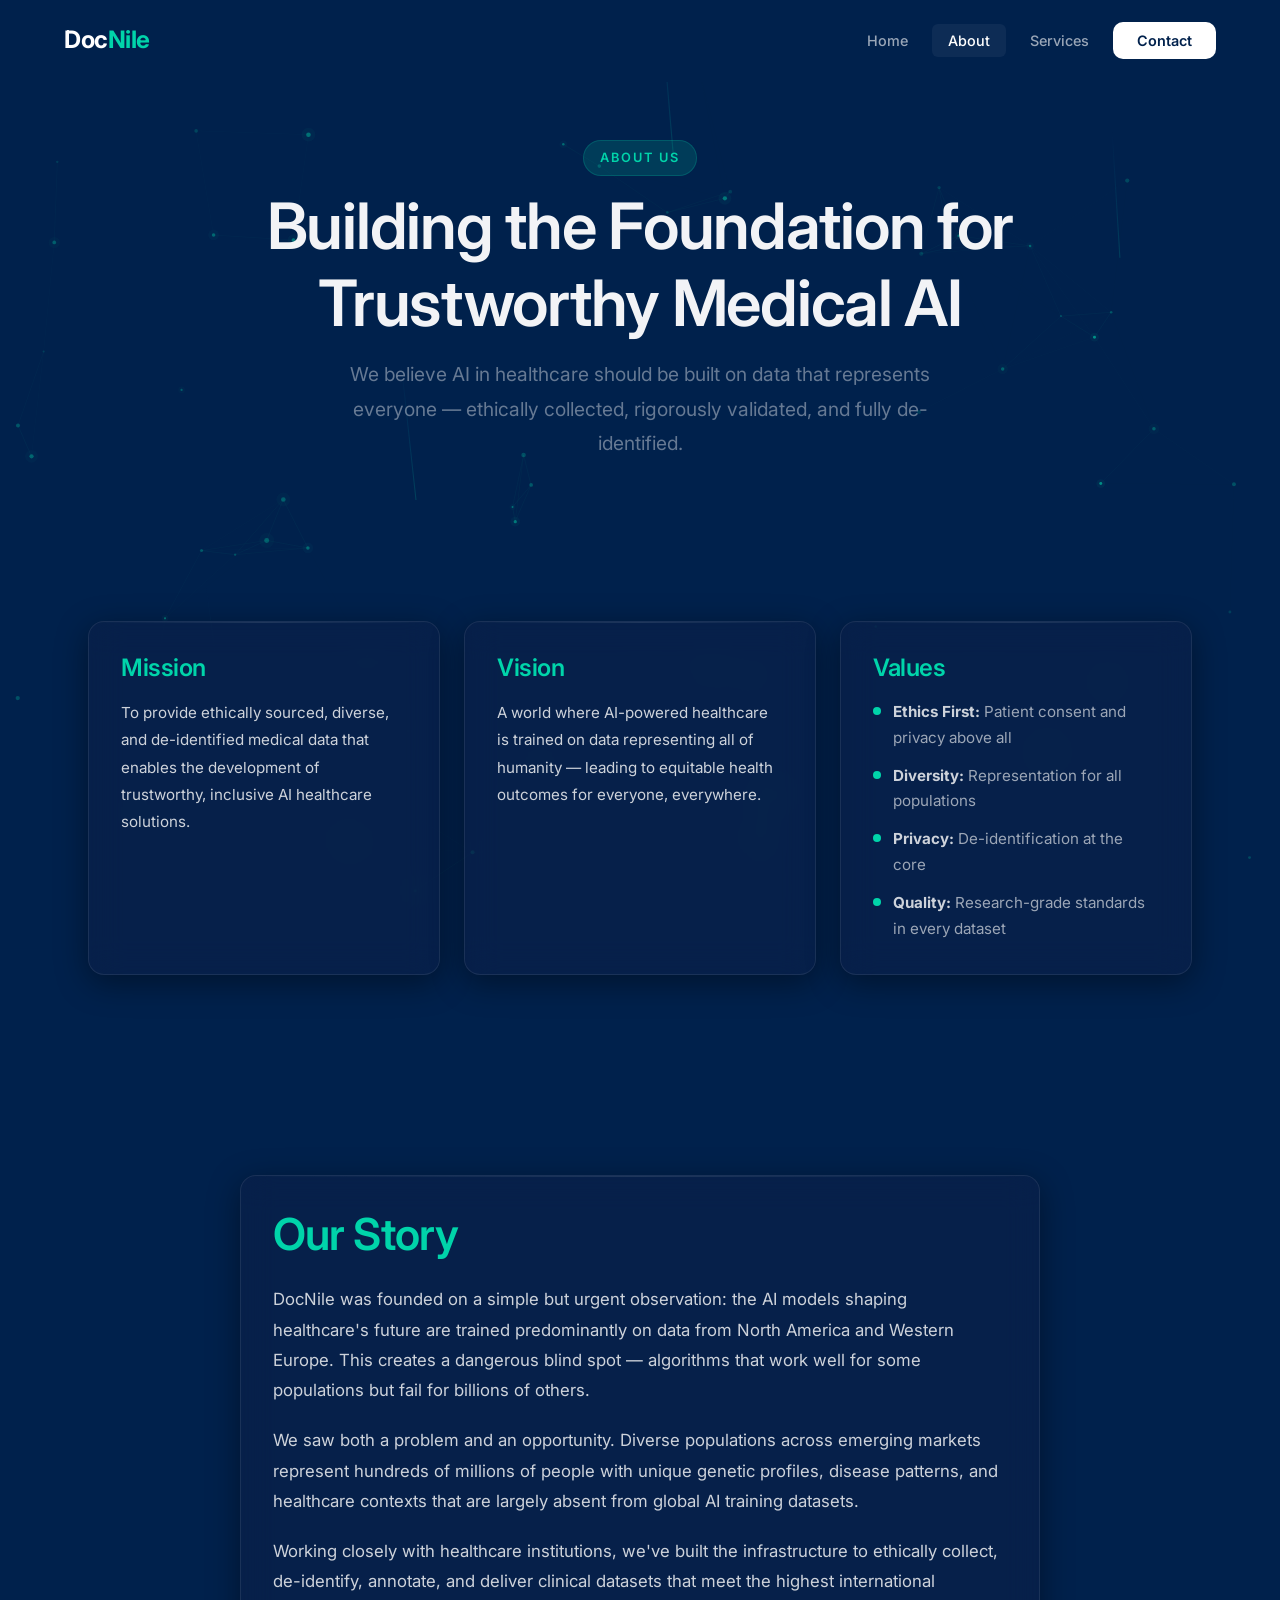
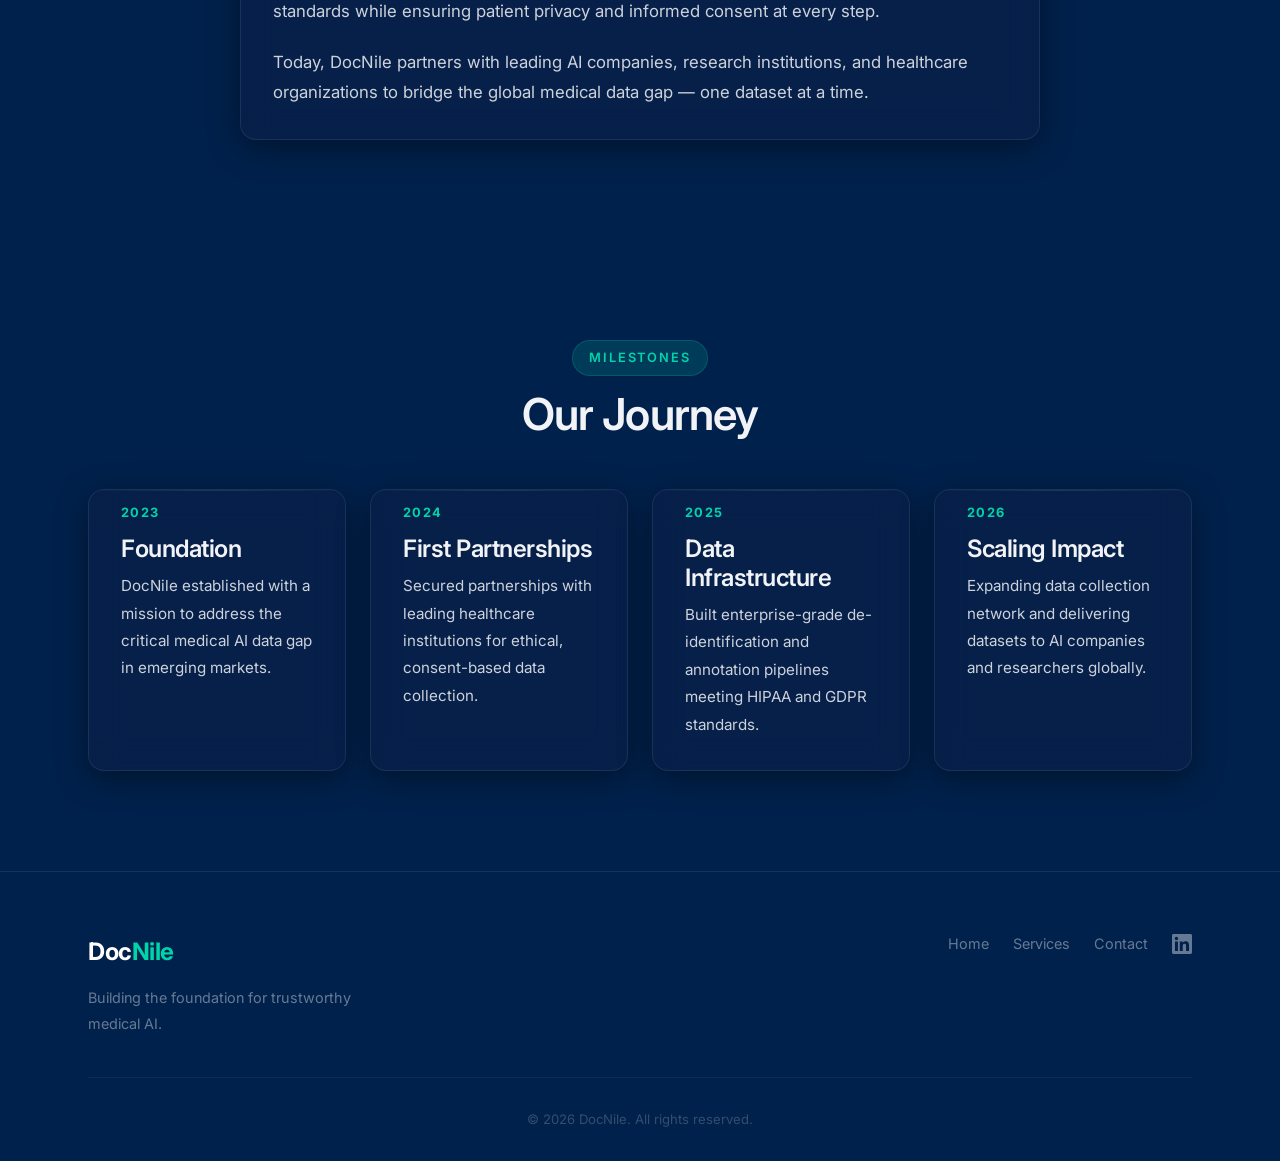
==== commit e9bb6be1: "update icon" ====
--- a/about.html
+++ b/about.html
@@ -7,6 +7,8 @@
     <meta name="description"
         content="About DocNile — Our mission to build the foundation for trustworthy medical AI through ethically sourced, diverse datasets.">
     <title>About | DocNile</title>
+    <!-- Favicon -->
+    <link rel="icon" type="image/png" href="icon.png">
     <link rel="preconnect" href="https://fonts.googleapis.com">
     <link rel="preconnect" href="https://fonts.gstatic.com" crossorigin>
     <link href="https://fonts.googleapis.com/css2?family=Inter:wght@300;400;500;600;700&display=swap" rel="stylesheet">
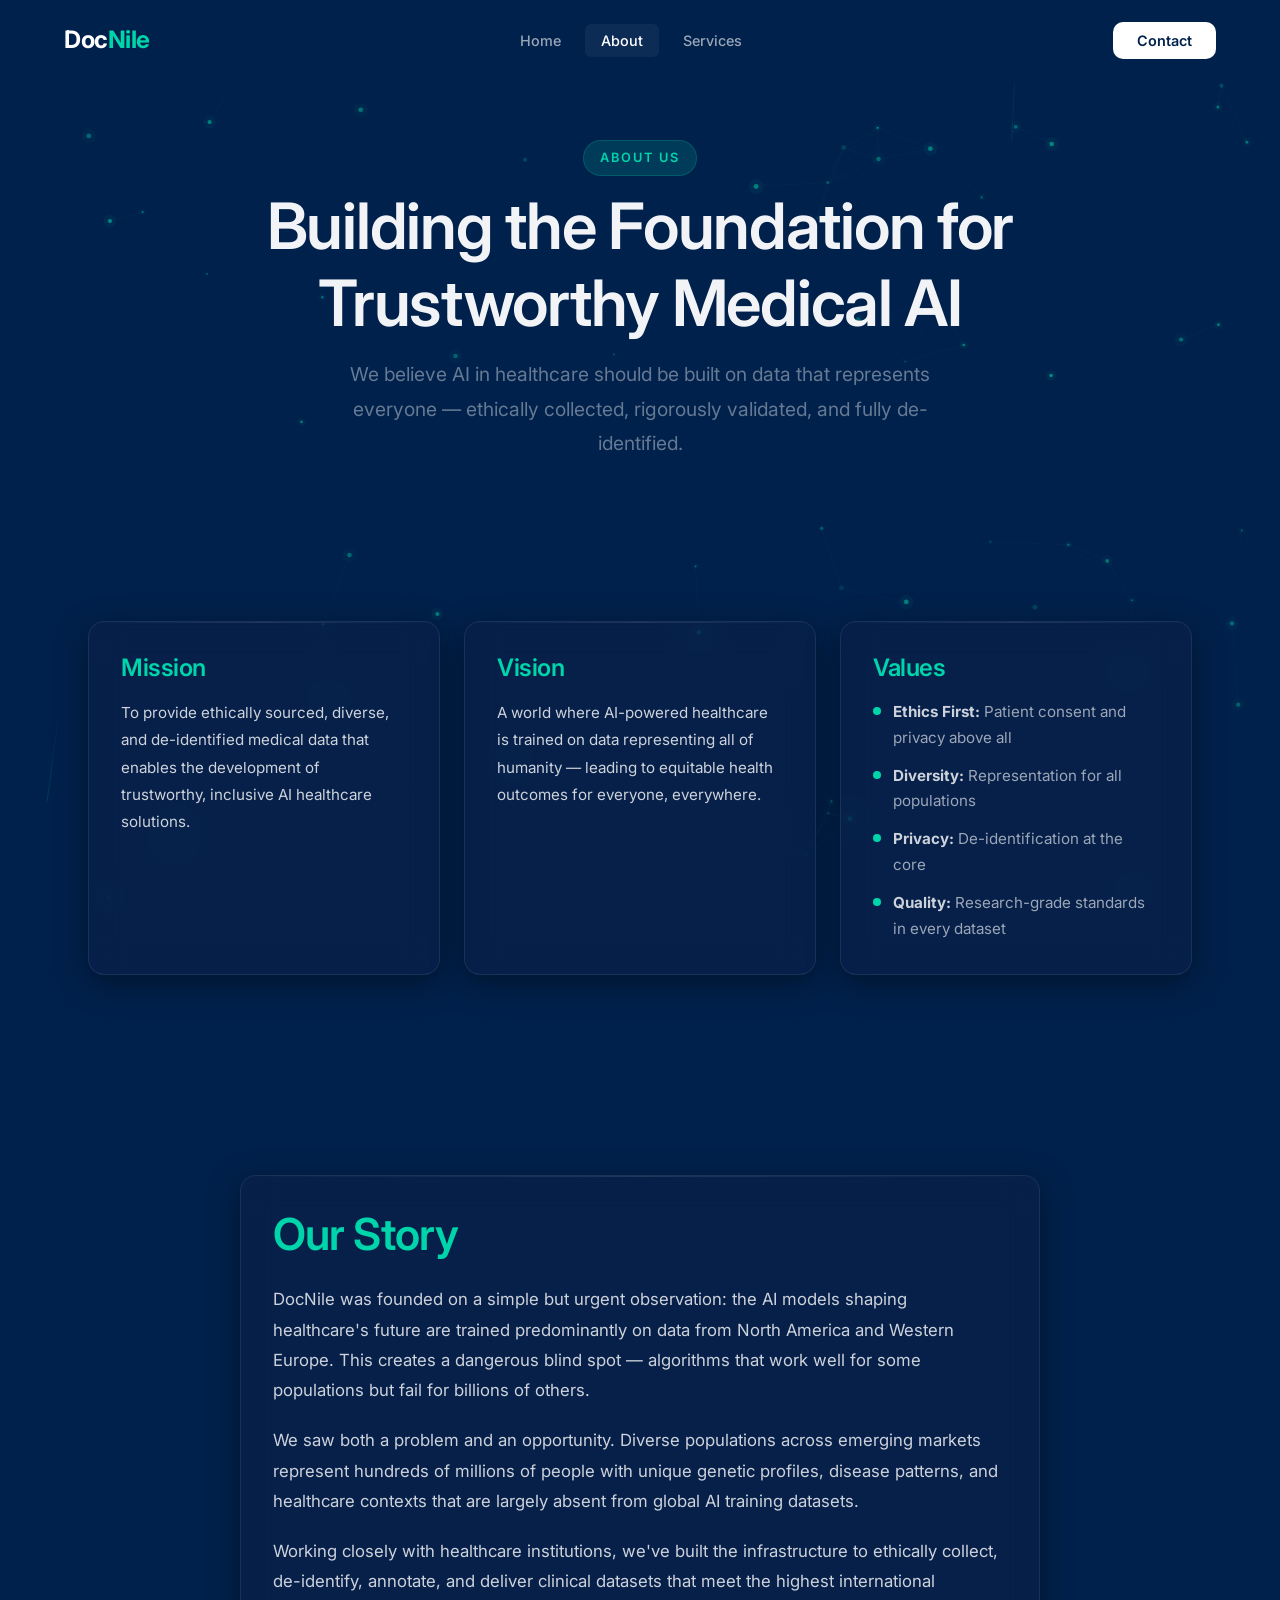
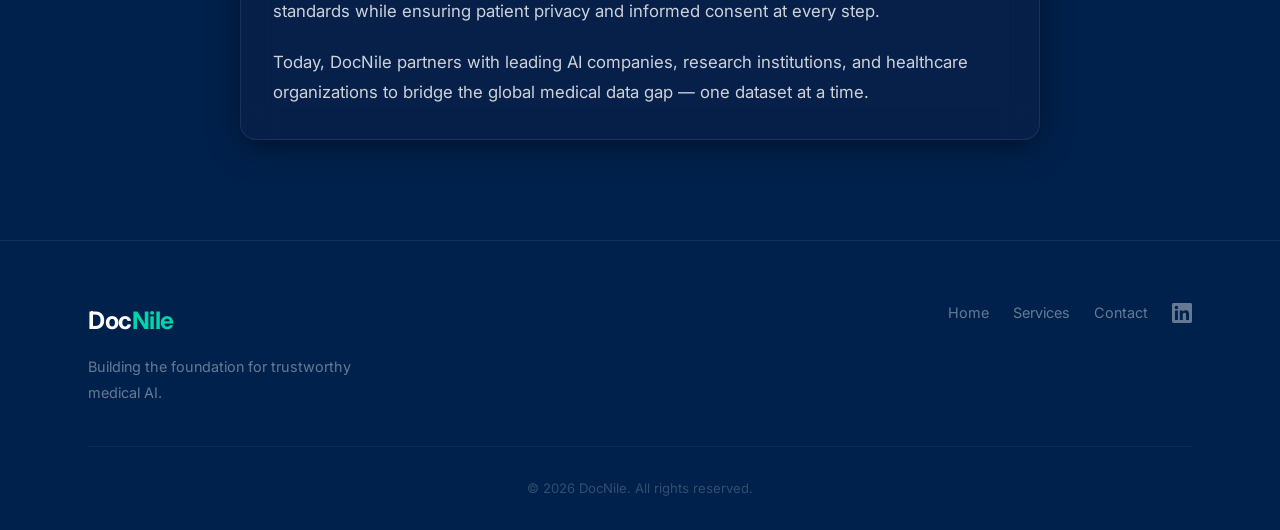
==== commit c54216cb: "update project" ====
--- a/about.html
+++ b/about.html
@@ -32,6 +32,9 @@
                 <li><a href="about.html" class="active">About</a></li>
                 <li><a href="services.html">Services</a></li>
                 <!-- <li><a href="blog.html">Blog</a></li> -->
+                <li class="d-md-none"><a href="contact.html" class="nav-cta">Contact</a></li>
+            </ul>
+            <ul class="nav-links d-sm-none">
                 <li><a href="contact.html" class="nav-cta">Contact</a></li>
             </ul>
         </div>
@@ -101,7 +104,7 @@
     </section>
 
     <!-- Timeline -->
-    <section class="section">
+    <section class="section" style="display: none;">
         <div class="container">
             <div class="text-center">
                 <span class="section-label reveal">Milestones</span>
--- a/css/styles.css
+++ b/css/styles.css
@@ -200,6 +200,9 @@
     gap: 8px;
     align-items: center;
 }
+.nav-links .d-md-none {
+    display: none;
+}
 
 .nav-links a {
     font-size: 0.9rem;
@@ -385,7 +388,7 @@
     display: flex;
     align-items: center;
     justify-content: center;
-    padding: 120px 0 80px;
+    padding: 113px 0 80px;
     position: relative;
 }
 
@@ -582,6 +585,7 @@
     margin-bottom: 20px;
     background: var(--accent-dim);
     border: 1px solid rgba(0, 212, 170, 0.15);
+    display: none;
 }
 
 /* ===================================
@@ -643,6 +647,7 @@
     font-weight: 800;
     color: var(--white-05);
     line-height: 1;
+    display: none
 }
 
 .service-features {
@@ -678,7 +683,7 @@
 }
 
 .use-case-card {
-    padding-left: 60px;
+    /* padding-left: 60px; */
     position: relative;
 }
 
@@ -697,6 +702,7 @@
     background: var(--accent-dim);
     border-radius: 8px;
     border: 1px solid rgba(0, 212, 170, 0.2);
+    display: none;
 }
 
 /* ===================================
@@ -1298,7 +1304,7 @@
         right: 0;
         bottom: 0;
         flex-direction: column;
-        justify-content: center;
+        justify-content: flex-start;
         gap: 8px;
         background: rgba(10, 10, 10, 0.98);
         backdrop-filter: blur(24px);
@@ -1306,8 +1312,14 @@
         visibility: hidden;
         transition: var(--transition);
         padding: 24px;
-    }
-
+        height: 100vh;
+    }
+    .nav-links .d-md-none {
+        display: block;
+    }
+    .nav-links.d-sm-none {
+        display: none;
+    }
     .nav-links.active {
         opacity: 1;
         visibility: visible;
